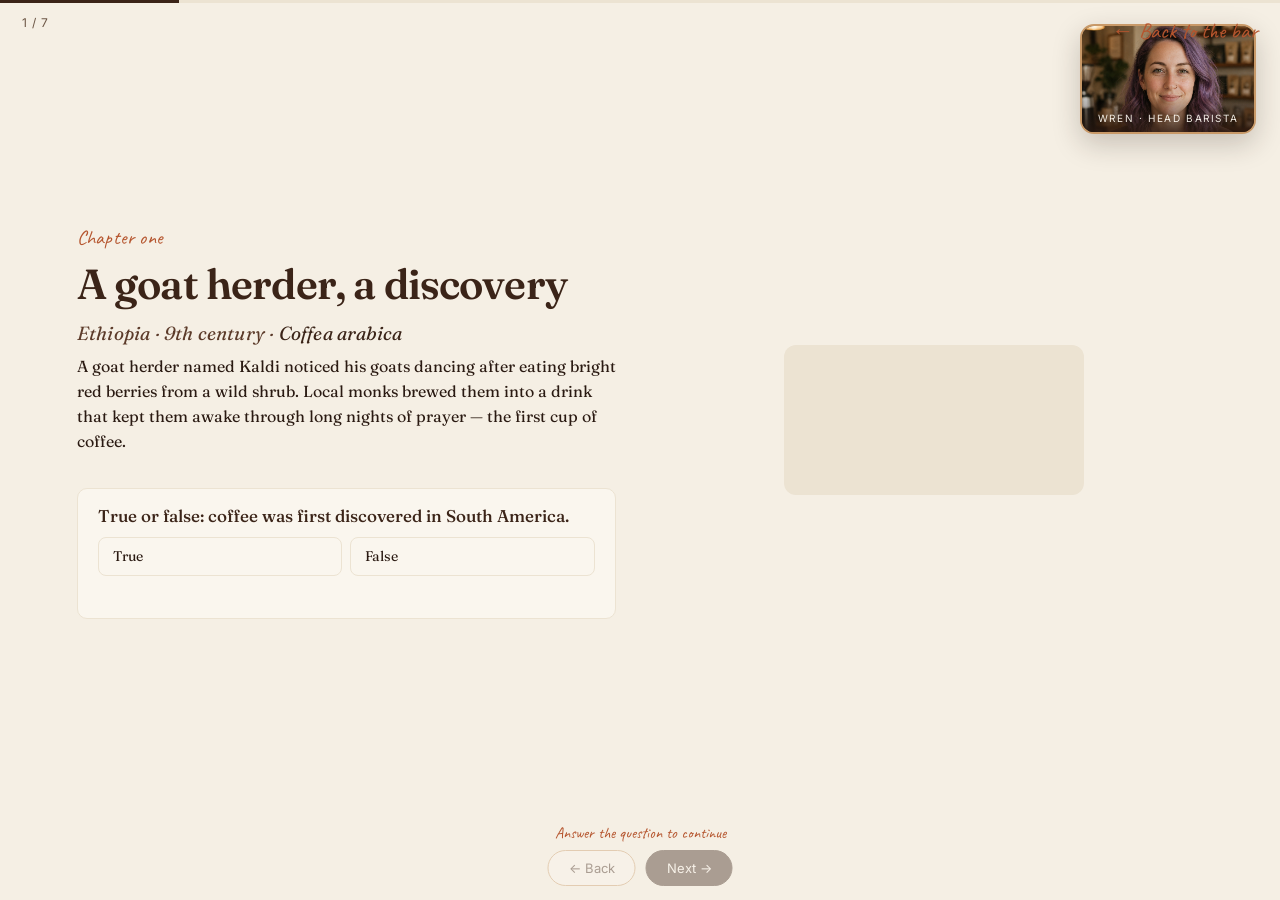
==== course.html @ 502c55f3 "Add Barista Bar mini-game as primary landing page Builds a 5-customer shift game where the player pi" ====
<!DOCTYPE html>
<html lang="en">
<head>
  <meta charset="UTF-8" />
  <meta name="viewport" content="width=device-width, initial-scale=1.0" />
  <title>Brew — A journey from bean to cup</title>
  <link rel="preconnect" href="https://fonts.googleapis.com" />
  <link rel="preconnect" href="https://fonts.gstatic.com" crossorigin />
  <link href="https://fonts.googleapis.com/css2?family=Fraunces:opsz,wght@9..144,400;9..144,500;9..144,600;9..144,700&family=Caveat:wght@400;600&family=Inter:wght@400;500&display=swap" rel="stylesheet" />
  <link rel="stylesheet" href="styles.css" />
</head>
<body>

  <!-- Progress bar -->
  <div class="progress-bar">
    <div class="progress-fill" id="progressFill"></div>
  </div>

  <!-- Screen counter -->
  <div class="screen-counter">
    <span id="currentScreen">1</span> / <span id="totalScreens">7</span>
  </div>

  <!-- Back to the bar -->
  <a class="back-to-bar" href="index.html">← Back to the bar</a>

  <main id="game">

    <!-- ========== SCREEN 1: ORIGIN ========== -->
    <section class="screen active" data-screen="1" data-narrated="true">
      <div class="screen-inner screen-origin">
        <div class="left-stack">
          <div class="content-block">
            <p class="eyebrow">Chapter one</p>
            <h1 class="display">A goat herder, a discovery</h1>
            <p class="helper-text">Ethiopia · 9th century · <em>Coffea arabica</em></p>
            <p class="body">
              A goat herder named Kaldi noticed his goats dancing after eating bright
              red berries from a wild shrub. Local monks brewed them into a drink that
              kept them awake through long nights of prayer — the first cup of coffee.
            </p>
          </div>

          <!-- Knowledge Check 1 — True/False -->
          <div class="knowledge-check" data-check="1" data-type="tf">
            <p class="check-question">True or false: coffee was first discovered in South America.</p>
            <div class="check-options tf-options">
              <button class="option" data-correct="false">True</button>
              <button class="option" data-correct="true">False</button>
            </div>
            <div class="check-feedback" id="feedback-1"></div>
          </div>
        </div>
        <div class="illustration-block">
          <video
            class="origin-video"
            src="media/01-origin.mp4"
            autoplay
            loop
            muted
            playsinline
            aria-label="Kaldi and the dancing goats"
          ></video>
        </div>
      </div>
    </section>

    <!-- ========== SCREEN 2: THE SPREAD ========== -->
    <section class="screen" data-screen="2" data-narrated="true">
      <div class="screen-inner screen-spread">
        <div class="content-block">
          <p class="eyebrow">Chapter two</p>
          <h1 class="display">Coffee finds the world</h1>
          <p class="helper-text">From Ethiopia to the Americas — by way of the great trade routes.</p>
          <p class="body">
            Coffee crossed the Red Sea to Yemen, where Sufi mystics brewed it for
            late-night devotion. From there it spread through Cairo, Istanbul, and into
            Europe — and by the 1700s, coffeehouses were called <em>"penny universities"</em>.
          </p>
          <p class="helper-text-sub">Yemen · Istanbul · Venice · Vienna · Amsterdam</p>
        </div>
        <div class="map-block">
          <div class="map-container" id="map">
            <svg viewBox="0 0 600 400" id="mapSvg" xmlns="http://www.w3.org/2000/svg" preserveAspectRatio="xMidYMid meet">
              <!-- Hand-drawn world map artwork (raster) -->
              <image href="assets/map.png" x="0" y="0" width="600" height="400" preserveAspectRatio="xMidYMid meet" />

              <!-- Animated path of coffee's journey: Ethiopia → Yemen → Istanbul → Venice → Amsterdam → Americas → South America -->
              <path id="journeyPath"
                    d="M365,270 Q382,248 390,220 Q375,205 350,190 Q325,180 300,170 Q295,158 285,145 Q210,140 130,150 Q150,225 165,288"
                    class="journey-path" />

              <!-- Stops -->
              <g class="stop" data-label="Ethiopia · ~800 CE"
                 transform="translate(365,270)"><circle r="7"/></g>
              <g class="stop" data-label="Yemen · 1430s"
                 transform="translate(390,220)"><circle r="7"/></g>
              <g class="stop" data-label="Istanbul · 1550s"
                 transform="translate(350,190)"><circle r="7"/></g>
              <g class="stop" data-label="Venice · 1615"
                 transform="translate(300,170)"><circle r="7"/></g>
              <g class="stop" data-label="Amsterdam · 1660s"
                 transform="translate(285,145)"><circle r="7"/></g>
              <g class="stop" data-label="To the Americas · 1650s"
                 transform="translate(130,150)"><circle r="7"/></g>
              <g class="stop" data-label="South America · 1720s"
                 transform="translate(165,288)"><circle r="7"/></g>
            </svg>
            <div class="map-label" id="mapLabel">Ethiopia · ~800 CE</div>
          </div>
          <button class="ghost-button" id="replayMap">Replay journey</button>
        </div>

        <!-- Knowledge Check 2 — Matching -->
        <div class="knowledge-check full-row" data-check="2" data-type="matching">
          <p class="check-question">Match each place to its role in coffee's spread.</p>
          <div class="check-matching" id="matching-2"></div>
          <div class="check-feedback" id="feedback-2"></div>
        </div>
      </div>
    </section>

    <!-- ========== SCREEN 3: FIRST WAVE ========== -->
    <section class="screen" data-screen="3" data-narrated="true">
      <div class="screen-inner screen-first-wave">
        <div class="left-stack">
          <div class="content-block">
            <p class="eyebrow">Chapter three · The first wave</p>
            <h1 class="display">Coffee in every cupboard</h1>
            <p class="helper-text">1800s — 1950s</p>
            <p class="body">
              Industrial roasting and vacuum-sealing turn coffee into a packaged good. By
              the post-war boom, tin cans and instant crystals are fixtures of every
              American kitchen, office, and diner — built for scale, shelf life, and
              consistency. Coffee is <em>everywhere</em> and <em>daily fuel</em>:
              ubiquitous, dependable, never the point.
            </p>
            <p class="helper-text-sub">Convenience · Consistency · Scale</p>
            <p class="helper-text-brands">Folgers &middot; Maxwell House &middot; Nescafé</p>
          </div>

          <!-- Knowledge Check 3 — MCQ -->
          <div class="knowledge-check" data-check="3" data-type="mcq">
            <p class="check-question">What best describes the first wave of coffee?</p>
            <div class="check-options">
              <button class="option" data-correct="false">Single-origin beans roasted by small craft roasters</button>
              <button class="option" data-correct="true">Mass-produced, shelf-stable coffee built for convenience</button>
              <button class="option" data-correct="false">Espresso-based drinks served in coffeehouse chains</button>
              <button class="option" data-correct="false">Direct-trade beans with traceable farm origins</button>
            </div>
            <div class="check-feedback" id="feedback-3"></div>
          </div>
        </div>
        <div class="illustration-block">
          <img
            class="screen-image"
            src="media/03-first-wave.png"
            alt="A mid-century kitchen scene with a tin of premium all-purpose coffee, a percolator, and a mug of black coffee."
          />
        </div>
      </div>
    </section>

    <!-- ========== SCREEN 4: SECOND WAVE ========== -->
    <section class="screen" data-screen="4" data-narrated="true">
      <div class="screen-inner screen-second-wave">
        <div class="left-stack">
          <div class="content-block">
            <p class="eyebrow">Chapter four · The second wave</p>
            <h1 class="display">Coffee becomes an experience</h1>
            <p class="helper-text">1970s — 1990s</p>
            <p class="body">
              A backlash against bland supermarket coffee. Specialty roasters in
              <em>Berkeley</em> (Peet's, 1966) and <em>Seattle</em> (Starbucks, 1971)
              introduce espresso drinks and a vocabulary to match — lattes, cappuccinos,
              mochas, ordered like cocktails. The café becomes a <em>"third place"</em>
              between home and work, and coffee becomes a lifestyle defined by ritual,
              branding, and dark roast.
            </p>
            <p class="helper-text-sub">Latte · Cappuccino · Mocha · "Third place"</p>
            <p class="helper-text-brands">Peet's &middot; Starbucks</p>
          </div>

          <!-- Knowledge Check 4 — MCQ -->
          <div class="knowledge-check" data-check="4" data-type="mcq">
            <p class="check-question">Which best captures the second wave of coffee?</p>
            <div class="check-options">
              <button class="option" data-correct="false">Single-origin beans with terroir-focused tasting notes</button>
              <button class="option" data-correct="false">Vacuum-sealed cans of pre-ground coffee for the kitchen</button>
              <button class="option" data-correct="true">Espresso drinks and the café as a "third place" destination</button>
              <button class="option" data-correct="false">Direct-trade relationships with named farmers</button>
            </div>
            <div class="check-feedback" id="feedback-4"></div>
          </div>
        </div>
        <div class="illustration-block">
          <img
            class="screen-image"
            src="media/04-second-wave.png"
            alt="A specialty café counter with a La Marzocco espresso machine, two latte glasses with rosetta art, and a chalkboard listing latte, cappuccino, and mocha."
          />
        </div>
      </div>
    </section>

    <!-- ========== SCREEN 5: THIRD WAVE ========== -->
    <section class="screen" data-screen="5" data-narrated="true">
      <div class="screen-inner screen-third-wave">
        <div class="left-stack">
          <div class="content-block">
            <p class="eyebrow">Chapter five · The third wave</p>
            <h1 class="display">Coffee as craft</h1>
            <p class="helper-text">2000s — today</p>
            <p class="body">
              Roasters like <em>Stumptown</em> (Portland), <em>Intelligentsia</em>
              (Chicago), and <em>Counter Culture</em> (Durham) treat coffee like wine —
              with attention to <em>origin, farmer, varietal, and process</em>. Light
              roasts replace dark to preserve the bean's character. Single-origin replaces
              blends, and bags now read like tasting menus: farm name, elevation,
              processing method, and flavor notes — blueberry, jasmine, stone fruit.
              Direct-trade relationships put the farmer back on the label.
            </p>
            <p class="helper-text-sub">Origin · Farmer · Process · Terroir</p>
            <p class="helper-text-brands">Stumptown &middot; Intelligentsia &middot; Counter Culture</p>
          </div>

          <!-- Knowledge Check 5 — MCQ -->
          <div class="knowledge-check" data-check="5" data-type="mcq">
            <p class="check-question">Which of these would you most likely find in a third-wave café?</p>
            <div class="check-options">
              <button class="option" data-correct="false">A can of pre-ground dark roast on a grocery shelf</button>
              <button class="option" data-correct="false">A 24-oz caramel mocha with extra whipped cream</button>
              <button class="option" data-correct="true">A pour-over of a single-origin Ethiopian Yirgacheffe with tasting notes on the bag</button>
              <button class="option" data-correct="false">An instant coffee packet labeled "100% pure"</button>
            </div>
            <div class="check-feedback" id="feedback-5"></div>
          </div>
        </div>
        <div class="illustration-block">
          <img
            class="screen-image"
            src="media/05-third-wave.png"
            alt="A barista pours water from a gooseneck kettle over a Hario V60 pour-over onto a scale, beside a bag of single-origin Ethiopia Yirgacheffe with tasting notes of blueberry, jasmine, and stone fruit."
          />
        </div>
      </div>
    </section>

    <!-- ========== SCREEN 6: BREW LAB ========== -->
    <section class="screen" data-screen="6">
      <div class="screen-inner screen-brew-lab">
        <div class="lab-intro">
          <div class="content-block">
            <p class="eyebrow">Chapter six · The brew lab</p>
            <h1 class="display">Build your cup</h1>
            <p class="body small">
              Pick an origin, roast, grind, and method. See how the variables shape your cup.
            </p>
          </div>
          <img
            class="methods-image"
            src="media/06-brew-methods.png"
            alt="Illustration comparing four brew methods side by side: espresso machine, pour-over (Hario V60), French press, and AeroPress."
          />
        </div>

        <div class="brew-lab">
          <div class="lab-controls">
            <div class="lab-row">
              <label>Origin</label>
              <div class="chip-group" data-control="origin">
                <button class="chip active" data-value="ethiopia">Ethiopia</button>
                <button class="chip" data-value="brazil">Brazil</button>
                <button class="chip" data-value="colombia">Colombia</button>
                <button class="chip" data-value="sumatra">Sumatra</button>
              </div>
            </div>

            <div class="lab-row">
              <label>Roast</label>
              <div class="chip-group" data-control="roast">
                <button class="chip active" data-value="light">Light</button>
                <button class="chip" data-value="medium">Medium</button>
                <button class="chip" data-value="dark">Dark</button>
              </div>
            </div>

            <div class="lab-row">
              <label>Grind</label>
              <div class="chip-group" data-control="grind">
                <button class="chip" data-value="fine">Fine</button>
                <button class="chip active" data-value="medium">Medium</button>
                <button class="chip" data-value="coarse">Coarse</button>
              </div>
            </div>

            <div class="lab-row">
              <label>Method</label>
              <div class="chip-group" data-control="method">
                <button class="chip" data-value="espresso">Espresso</button>
                <button class="chip active" data-value="pourover">Pour-over</button>
                <button class="chip" data-value="frenchpress">French press</button>
                <button class="chip" data-value="aeropress">AeroPress</button>
              </div>
            </div>
          </div>

          <div class="lab-result" id="labResult">
            <p class="result-label">Your cup</p>
            <h2 class="result-title" id="resultTitle">Bright & floral</h2>
            <p class="result-desc" id="resultDesc">
              A delicate cup with high acidity, light body, and flavors of citrus,
              jasmine, and stone fruit. The light roast preserves the origin character
              of the Ethiopian beans, and the pour-over method showcases clarity.
            </p>
            <div class="result-bars">
              <div class="bar-row">
                <span class="bar-label">Acidity</span>
                <div class="bar"><div class="bar-fill" id="bar-acidity" style="width: 80%"></div></div>
              </div>
              <div class="bar-row">
                <span class="bar-label">Body</span>
                <div class="bar"><div class="bar-fill" id="bar-body" style="width: 30%"></div></div>
              </div>
              <div class="bar-row">
                <span class="bar-label">Sweetness</span>
                <div class="bar"><div class="bar-fill" id="bar-sweet" style="width: 60%"></div></div>
              </div>
              <div class="bar-row">
                <span class="bar-label">Bitterness</span>
                <div class="bar"><div class="bar-fill" id="bar-bitter" style="width: 25%"></div></div>
              </div>
            </div>
          </div>
        </div>
      </div>
    </section>

    <!-- ========== SCREEN 7: YOUR CUP / TASTING GAME ========== -->
    <section class="screen" data-screen="7">
      <div class="screen-inner screen-your-cup">
        <div class="your-cup-left">
          <div class="content-block">
            <p class="eyebrow">Chapter seven · Your cup</p>
            <h1 class="display">You've completed the journey</h1>
          </div>
          <video
            class="your-cup-video"
            src="media/07-your-cup.mp4"
            autoplay
            loop
            muted
            playsinline
            aria-label="A finished cup of coffee, the end of the journey."
          ></video>
          <p class="body finale-line">Now go drink something good.</p>
          <a class="finale-cta" href="index.html">← Back to the bar — put it into practice</a>
        </div>

        <div class="your-cup-right">
          <div class="tasting-game">
            <p class="game-label">One last thing — match the tasting note to the description</p>
            <div class="match-grid" id="matchGrid">
              <!-- Generated by JS -->
            </div>
            <div class="match-feedback" id="matchFeedback"></div>
          </div>
        </div>
      </div>
    </section>

  </main>

  <!-- Avatar picture-in-picture (Wren · head barista) -->
  <aside class="avatar-pip" id="avatarPip" aria-label="Head barista narration">
    <div class="avatar-pip-frame">
      <img class="avatar-pip-img" src="media/master-barista.png" alt="Wren, head barista" />
      <span class="avatar-pip-sub">Wren · head barista</span>
    </div>
  </aside>

  <!-- Navigation -->
  <nav class="nav">
    <p class="nav-hint" id="navHint"></p>
    <div class="nav-buttons">
      <button class="nav-button" id="backButton" disabled>← Back</button>
      <button class="nav-button primary" id="nextButton">Next →</button>
    </div>
  </nav>

  <script src="script.js"></script>
</body>
</html>
---- styles.css ----
/* ============================================
   BREW — Stylesheet
   Warm, cozy, hand-drawn editorial feel
   ============================================ */

:root {
  /* Palette */
  --cream: #F5EFE4;
  --cream-light: #FAF6EE;
  --cream-dark: #ECE3D2;
  --espresso: #3B2418;
  --espresso-soft: #5C3B2A;
  --crema: #C89968;
  --crema-light: #E0B987;
  --terracotta: #B5552E;
  --sage: #7A8B6E;
  --ink: #2A1A12;
  --ink-muted: #6B5544;
  --paper: #FAF6EE;

  /* Type */
  --display: 'Fraunces', Georgia, serif;
  --body: 'Fraunces', Georgia, serif;
  --hand: 'Caveat', cursive;
  --ui: 'Inter', system-ui, sans-serif;
}

* {
  box-sizing: border-box;
  margin: 0;
  padding: 0;
}

html, body {
  height: 100%;
  background: var(--cream);
  color: var(--ink);
  font-family: var(--body);
  font-size: 16px;
  line-height: 1.55;
  -webkit-font-smoothing: antialiased;
  overflow: hidden;
}

/* ============================================
   PROGRESS BAR
   ============================================ */
.progress-bar {
  position: fixed;
  top: 0;
  left: 0;
  right: 0;
  height: 3px;
  background: var(--cream-dark);
  z-index: 100;
}

.progress-fill {
  height: 100%;
  background: var(--espresso);
  width: 14%; /* 1/7 starting */
  transition: width 0.6s cubic-bezier(0.65, 0, 0.35, 1);
}

.screen-counter {
  position: fixed;
  top: 14px;
  left: 22px;
  font-family: var(--ui);
  font-size: 12px;
  letter-spacing: 0.08em;
  color: var(--ink-muted);
  z-index: 100;
}

/* ============================================
   SCREEN LAYOUT
   ============================================ */
main {
  height: 100vh;
  width: 100vw;
  position: relative;
  overflow: hidden;
}

.screen {
  position: absolute;
  inset: 0;
  opacity: 0;
  visibility: hidden;
  transition: opacity 0.7s ease;
  overflow: hidden;
  padding: 36px 6vw 96px;
}

.avatar-pip {
  position: fixed;
  right: 24px;
  top: 24px;
  width: 176px;
  height: 110px;
  background: var(--espresso);
  border: 2px solid var(--crema);
  border-radius: 14px;
  box-shadow: 0 10px 28px rgba(43, 26, 18, 0.22);
  z-index: 50;
  pointer-events: none;
  opacity: 0;
  transform: translateY(-8px);
  transition: opacity 0.3s ease, transform 0.3s ease;
}

.avatar-pip.visible {
  opacity: 1;
  transform: translateY(0);
}

.avatar-pip-frame {
  position: absolute;
  inset: 0;
  border-radius: 12px;
  display: flex;
  flex-direction: column;
  align-items: center;
  justify-content: flex-end;
  text-align: center;
  padding: 0;
  overflow: hidden;
  color: var(--cream-light);
}

.avatar-pip-img {
  position: absolute;
  inset: 0;
  width: 100%;
  height: 100%;
  object-fit: cover;
  object-position: center 22%;
}

.avatar-pip-sub {
  position: relative;
  font-family: var(--ui);
  font-size: 10px;
  letter-spacing: 0.16em;
  text-transform: uppercase;
  opacity: 0.95;
  color: var(--cream-light);
  background: linear-gradient(to top, rgba(43,26,18,0.85), rgba(43,26,18,0));
  width: 100%;
  padding: 14px 6px 6px;
  margin: 0;
  z-index: 2;
}

.screen.active {
  opacity: 1;
  visibility: visible;
  z-index: 1;
}

.screen-inner {
  max-width: 1180px;
  margin: 0 auto;
  display: grid;
  grid-template-columns: 1fr 1fr;
  column-gap: 48px;
  row-gap: 16px;
  align-items: center;
  height: calc(100vh - 132px);
}

/* Brew lab and your-cup keep the two-column rhythm */
.screen-brew-lab .screen-inner,
.screen-your-cup .screen-inner {
  grid-template-columns: 1fr 1fr;
  row-gap: 16px;
}

/* ============================================
   TYPOGRAPHY
   ============================================ */
.eyebrow {
  font-family: var(--hand);
  font-size: 20px;
  color: var(--terracotta);
  margin-bottom: 8px;
  letter-spacing: 0.01em;
}

.display {
  font-family: var(--display);
  font-weight: 600;
  font-size: clamp(28px, 3.6vw, 42px);
  line-height: 1.1;
  letter-spacing: -0.02em;
  color: var(--espresso);
  margin-bottom: 14px;
}

.lede {
  font-family: var(--display);
  font-size: 19px;
  font-style: italic;
  color: var(--espresso-soft);
  margin-bottom: 12px;
  line-height: 1.35;
}

.helper-text {
  font-family: var(--display);
  font-style: italic;
  font-size: 19px;
  color: var(--espresso-soft);
  letter-spacing: 0.01em;
  line-height: 1.35;
  margin-bottom: 8px;
}

.helper-text-sub {
  font-family: var(--ui);
  font-size: 13px;
  letter-spacing: 0.12em;
  text-transform: uppercase;
  color: var(--espresso);
  margin-bottom: 4px;
  margin-top: 4px;
}

.helper-text-brands {
  font-family: var(--hand);
  font-size: 20px;
  color: var(--terracotta);
  margin-bottom: 0;
}

.body {
  font-size: 16px;
  line-height: 1.55;
  margin-bottom: 10px;
  color: var(--ink);
}

.body.small {
  font-size: 14px;
}

.body.muted {
  color: var(--ink-muted);
}

em {
  font-style: italic;
  color: var(--espresso);
}

strong {
  font-weight: 600;
  color: var(--espresso);
}

/* ============================================
   ILLUSTRATION BLOCKS
   ============================================ */
.illustration-block {
  display: flex;
  align-items: center;
  justify-content: center;
}

.image-placeholder {
  width: 100%;
  aspect-ratio: 4/3;
  max-height: 42vh;
  background: var(--cream-dark);
  border: 2px dashed var(--crema);
  border-radius: 12px;
  display: flex;
  align-items: center;
  justify-content: center;
  text-align: center;
  padding: 16px;
  font-family: var(--hand);
  font-size: 16px;
  color: var(--espresso-soft);
}

.screen-image {
  width: auto;
  max-width: 100%;
  max-height: 64vh;
  object-fit: contain;
  border-radius: 12px;
  background: var(--cream-dark);
  box-shadow: 0 8px 24px rgba(43, 26, 18, 0.12);
}

.origin-video {
  width: auto;
  max-height: 100%;
  object-fit: contain;
  border-radius: 12px;
  background: var(--cream-dark);
}

.lab-intro {
  display: flex;
  flex-direction: column;
  gap: 16px;
  align-self: center;
}

.methods-image {
  width: 80%;
  object-fit: contain;
  border-radius: 12px;
  background: var(--cream-light);
  box-shadow: 0 6px 18px rgba(43, 26, 18, 0.10);
}

.your-cup-left {
  display: flex;
  flex-direction: column;
  gap: 18px;
  align-self: center;
  align-items: center;
  text-align: center;
}

.your-cup-right {
  display: flex;
  flex-direction: column;
  gap: 12px;
  align-self: center;
}

.your-cup-video {
  width: 80%;
  object-fit: contain;
  border-radius: 12px;
  background: var(--cream-light);
  box-shadow: 0 6px 18px rgba(43, 26, 18, 0.10);
}

/* ============================================
   MAP (Screen 2)
   ============================================ */
.map-block {
  display: flex;
  flex-direction: column;
  align-items: center;
  gap: 16px;
}

.map-container {
  width: 100%;
  aspect-ratio: 3/2;
  background: var(--cream-light);
  border-radius: 12px;
  border: 1px solid var(--cream-dark);
  position: relative;
  overflow: hidden;
}

#mapSvg {
  width: 100%;
  height: 100%;
  display: block;
}

.journey-path {
  fill: none;
  stroke: var(--terracotta);
  stroke-width: 3;
  stroke-linecap: round;
  stroke-linejoin: round;
  filter: drop-shadow(0 1px 1px rgba(59, 36, 24, 0.25));
  /* dasharray + dashoffset are set by JS so each leg can be drawn in
     time with its destination dot popping in. */
}

.stop circle {
  fill: var(--terracotta);
  stroke: var(--cream-light);
  stroke-width: 2;
  opacity: 0;
  /* fill-box anchors transform-origin to the circle's own bounding box,
     so scale grows out of the dot's center instead of the SVG origin */
  transform-box: fill-box;
  transform-origin: center;
}

.stop.show circle {
  animation: popIn 0.5s cubic-bezier(0.34, 1.56, 0.64, 1) forwards;
}

.stop.active circle {
  animation: popIn 0.5s cubic-bezier(0.34, 1.56, 0.64, 1) forwards,
             pulse 1.6s ease-in-out 0.5s infinite;
}

@keyframes popIn {
  0%   { opacity: 0; transform: scale(0); }
  60%  { transform: scale(1.5); }
  100% { opacity: 1; transform: scale(1); }
}

@keyframes pulse {
  0%, 100% { filter: drop-shadow(0 0 0 rgba(181, 85, 46, 0)); }
  50%      { filter: drop-shadow(0 0 6px rgba(181, 85, 46, 0.9)); }
}

.map-label {
  position: absolute;
  bottom: 16px;
  left: 50%;
  transform: translateX(-50%);
  font-family: var(--hand);
  font-size: 24px;
  color: var(--terracotta);
  background: var(--cream-light);
  padding: 4px 16px;
  border-radius: 20px;
  border: 1px solid var(--crema);
}

/* ============================================
   KNOWLEDGE CHECKS
   ============================================ */
.knowledge-check {
  background: var(--cream-light);
  border: 1px solid var(--cream-dark);
  border-radius: 10px;
  padding: 16px 20px;
  margin-top: 8px;
}

.knowledge-check.full-row {
  grid-column: 1 / -1;
  margin-top: 8px;
}

.check-matching {
  display: grid;
  grid-template-columns: 1fr 1fr;
  gap: 8px;
}

.check-matching .match-item {
  padding: 8px 12px;
  font-size: 13px;
  line-height: 1.35;
}

.left-stack {
  display: flex;
  flex-direction: column;
  gap: 16px;
  align-self: center;
}

.check-question {
  font-family: var(--display);
  font-size: 17px;
  font-weight: 500;
  color: var(--espresso);
  margin-bottom: 10px;
  line-height: 1.3;
}

.check-options {
  display: flex;
  flex-direction: column;
  gap: 6px;
}

.check-options.tf-options {
  display: grid;
  grid-template-columns: 1fr 1fr;
  gap: 8px;
}

.option {
  background: var(--paper);
  border: 1px solid var(--cream-dark);
  border-radius: 8px;
  padding: 9px 14px;
  text-align: left;
  font-family: var(--body);
  font-size: 14px;
  line-height: 1.35;
  color: var(--ink);
  cursor: pointer;
  transition: all 0.2s ease;
}

.option:hover:not(:disabled) {
  border-color: var(--crema);
  background: var(--cream);
}

.option.correct {
  background: #E8EFE0;
  border-color: var(--sage);
  color: var(--espresso);
}

.option.incorrect {
  background: #F5E1D7;
  border-color: var(--terracotta);
  color: var(--espresso);
}

.option:disabled {
  cursor: default;
  opacity: 0.6;
}

.option.correct:disabled,
.option.incorrect:disabled {
  opacity: 1;
}

.check-feedback {
  margin-top: 8px;
  font-family: var(--display);
  font-style: italic;
  font-size: 14px;
  line-height: 1.35;
  color: var(--espresso-soft);
  min-height: 18px;
}

/* ============================================
   BREW LAB
   ============================================ */
.brew-lab {
  display: grid;
  grid-template-columns: 1fr 1fr;
  gap: 28px;
  margin-top: 0;
  align-self: center;
}

.lab-controls {
  display: flex;
  flex-direction: column;
  gap: 14px;
}

.lab-row {
  display: flex;
  flex-direction: column;
  gap: 6px;
}

.lab-row label {
  font-family: var(--hand);
  font-size: 18px;
  color: var(--espresso);
}

.chip-group {
  display: flex;
  flex-wrap: wrap;
  gap: 8px;
}

.chip {
  background: transparent;
  border: 1px solid var(--crema);
  border-radius: 20px;
  padding: 6px 13px;
  font-family: var(--ui);
  font-size: 13px;
  color: var(--espresso-soft);
  cursor: pointer;
  transition: all 0.2s ease;
}

.chip:hover {
  background: var(--cream-light);
}

.chip.active {
  background: var(--espresso);
  color: var(--cream-light);
  border-color: var(--espresso);
}

.lab-result {
  background: var(--cream-light);
  border: 1px solid var(--cream-dark);
  border-radius: 12px;
  padding: 18px 20px;
}

.result-label {
  font-family: var(--hand);
  font-size: 18px;
  color: var(--terracotta);
  margin-bottom: 4px;
}

.result-title {
  font-family: var(--display);
  font-weight: 600;
  font-size: 24px;
  color: var(--espresso);
  margin-bottom: 8px;
  line-height: 1.1;
}

.result-desc {
  font-size: 14px;
  line-height: 1.5;
  margin-bottom: 14px;
  color: var(--ink);
  min-height: 64px;
}

.result-bars {
  display: flex;
  flex-direction: column;
  gap: 7px;
}

.bar-row {
  display: grid;
  grid-template-columns: 100px 1fr;
  gap: 12px;
  align-items: center;
}

.bar-label {
  font-family: var(--ui);
  font-size: 13px;
  color: var(--ink-muted);
}

.bar {
  height: 8px;
  background: var(--cream-dark);
  border-radius: 4px;
  overflow: hidden;
}

.bar-fill {
  height: 100%;
  background: var(--crema);
  transition: width 0.5s ease;
}

/* ============================================
   TASTING GAME (Screen 7)
   ============================================ */
.tasting-game {
  background: var(--cream-light);
  border: 1px solid var(--cream-dark);
  border-radius: 12px;
  padding: 18px 24px;
  margin: 8px 0;
}

.game-label {
  font-family: var(--hand);
  font-size: 19px;
  color: var(--terracotta);
  margin-bottom: 12px;
  text-align: center;
}

.match-grid {
  display: grid;
  grid-template-columns: 1fr 1fr;
  gap: 8px;
  max-width: 720px;
  margin: 0 auto;
}

.match-item {
  background: var(--paper);
  border: 1px solid var(--cream-dark);
  border-radius: 8px;
  padding: 9px 14px;
  font-size: 14px;
  line-height: 1.35;
  cursor: pointer;
  transition: all 0.2s ease;
  text-align: left;
}

.match-item:hover {
  border-color: var(--crema);
}

.match-item.selected {
  background: var(--espresso);
  color: var(--cream-light);
  border-color: var(--espresso);
}

.match-item.matched {
  background: #E8EFE0;
  border-color: var(--sage);
  color: var(--espresso);
  cursor: default;
  opacity: 0.85;
}

.match-item.term {
  font-family: var(--display);
  font-style: italic;
  font-weight: 500;
}

.match-feedback {
  text-align: center;
  margin-top: 10px;
  font-family: var(--display);
  font-style: italic;
  font-size: 14px;
  color: var(--espresso-soft);
  min-height: 20px;
}

.finale {
  text-align: center;
  margin-top: 8px;
}

.finale-line {
  font-family: var(--hand);
  font-size: 26px;
  color: var(--terracotta);
  margin: 8px 0;
}

/* ============================================
   NAVIGATION
   ============================================ */
.nav {
  position: fixed;
  bottom: 14px;
  left: 50%;
  transform: translateX(-50%);
  display: flex;
  flex-direction: column;
  align-items: center;
  gap: 4px;
  z-index: 100;
}

.nav-buttons {
  display: flex;
  gap: 10px;
}

.nav-hint {
  font-family: var(--hand);
  font-size: 16px;
  color: var(--terracotta);
  min-height: 18px;
  margin: 0;
  text-align: center;
}

.nav-button {
  background: var(--paper);
  border: 1px solid var(--crema);
  border-radius: 22px;
  padding: 9px 20px;
  font-family: var(--ui);
  font-size: 13px;
  color: var(--espresso);
  cursor: pointer;
  transition: all 0.2s ease;
}

.nav-button:hover:not(:disabled) {
  background: var(--cream);
  border-color: var(--espresso);
}

.nav-button:disabled {
  opacity: 0.4;
  cursor: not-allowed;
}

.nav-button.primary {
  background: var(--espresso);
  color: var(--cream-light);
  border-color: var(--espresso);
}

.nav-button.primary:hover {
  background: var(--ink);
}

.ghost-button {
  background: transparent;
  border: 1px solid var(--crema);
  border-radius: 20px;
  padding: 8px 16px;
  font-family: var(--ui);
  font-size: 13px;
  color: var(--espresso-soft);
  cursor: pointer;
  transition: all 0.2s ease;
}

.ghost-button:hover {
  background: var(--cream-light);
}

.primary-button {
  background: var(--espresso);
  color: var(--cream-light);
  border: none;
  border-radius: 22px;
  padding: 10px 22px;
  font-family: var(--ui);
  font-size: 13px;
  cursor: pointer;
  margin-top: 6px;
  transition: all 0.2s ease;
}

.primary-button:hover {
  background: var(--ink);
}

/* ============================================
   RESPONSIVE
   ============================================ */
@media (max-width: 800px) {
  .screen {
    padding: 50px 6vw 100px;
  }
  .screen-inner,
  .screen-brew-lab .screen-inner,
  .screen-your-cup .screen-inner {
    grid-template-columns: 1fr;
    gap: 32px;
  }
  .brew-lab {
    grid-template-columns: 1fr;
    gap: 24px;
  }
  .match-grid {
    grid-template-columns: 1fr;
  }
  .display {
    font-size: 36px;
  }
}

/* ============================================
   BACK-TO-BAR (course → game)
   ============================================ */
.back-to-bar {
  position: fixed;
  top: 14px;
  right: 22px;
  z-index: 100;
  font-family: var(--hand);
  font-size: 22px;
  color: var(--terracotta);
  text-decoration: none;
  border-bottom: 2px solid transparent;
  transition: border-color 200ms;
}
.back-to-bar:hover { border-bottom-color: var(--terracotta); }

.finale-cta {
  display: inline-block;
  margin-top: 12px;
  font-family: var(--ui);
  font-size: 14px;
  letter-spacing: 0.4px;
  color: var(--cream-light);
  background: var(--espresso);
  border: 1.5px solid var(--espresso);
  padding: 10px 22px;
  border-radius: 999px;
  text-decoration: none;
  transition: background 180ms, transform 120ms;
}
.finale-cta:hover {
  background: var(--espresso-soft);
  transform: translateY(-1px);
}
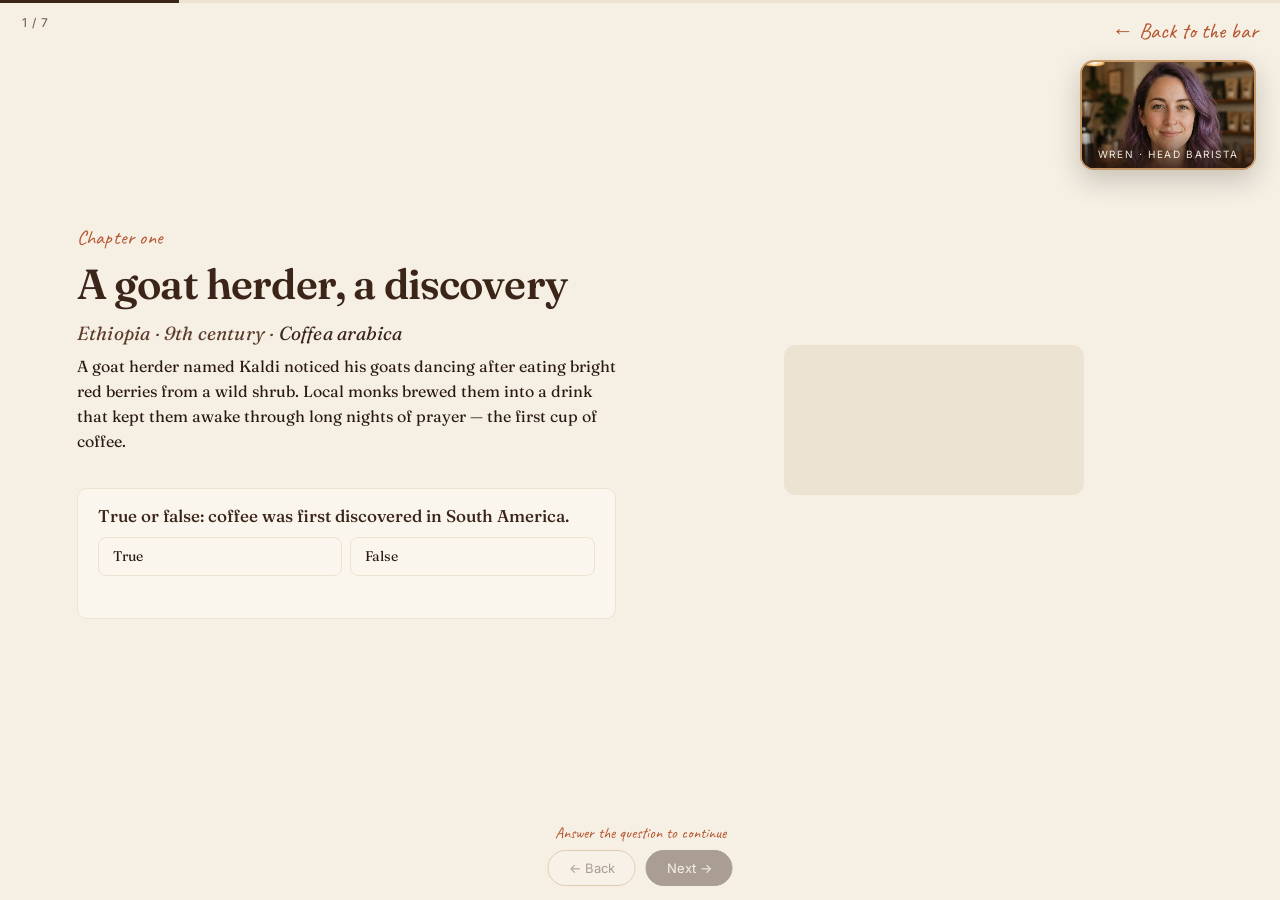
==== commit 9071efdf: "Drop redundant finale CTA — Next button already returns to the bar Co-Authored-By: Claude Opus 4.7 <" ====
--- a/course.html
+++ b/course.html
@@ -354,7 +354,6 @@
             aria-label="A finished cup of coffee, the end of the journey."
           ></video>
           <p class="body finale-line">Now go drink something good.</p>
-          <a class="finale-cta" href="index.html">← Back to the bar — put it into practice</a>
         </div>
 
         <div class="your-cup-right">
--- a/styles.css
+++ b/styles.css
@@ -96,7 +96,7 @@
 .avatar-pip {
   position: fixed;
   right: 24px;
-  top: 24px;
+  top: 60px;
   width: 176px;
   height: 110px;
   background: var(--espresso);
@@ -872,22 +872,3 @@
 }
 .back-to-bar:hover { border-bottom-color: var(--terracotta); }
 
-.finale-cta {
-  display: inline-block;
-  margin-top: 12px;
-  font-family: var(--ui);
-  font-size: 14px;
-  letter-spacing: 0.4px;
-  color: var(--cream-light);
-  background: var(--espresso);
-  border: 1.5px solid var(--espresso);
-  padding: 10px 22px;
-  border-radius: 999px;
-  text-decoration: none;
-  transition: background 180ms, transform 120ms;
-}
-.finale-cta:hover {
-  background: var(--espresso-soft);
-  transform: translateY(-1px);
-}
-
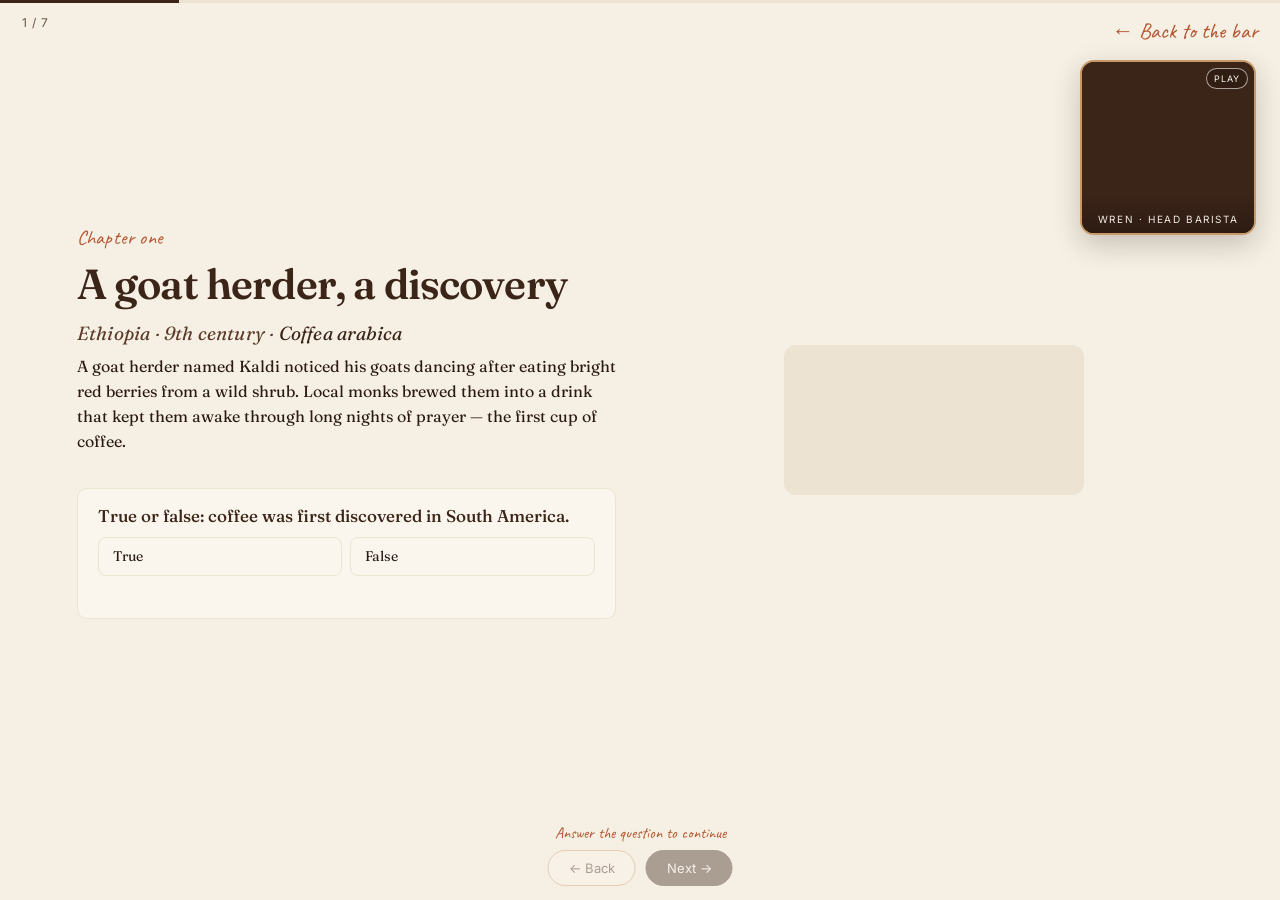
==== commit 9740f495: "Swap avatar PIP image for per-slide narration videos with play/pause Replaces the static head-barist" ====
--- a/course.html
+++ b/course.html
@@ -27,7 +27,7 @@
   <main id="game">
 
     <!-- ========== SCREEN 1: ORIGIN ========== -->
-    <section class="screen active" data-screen="1" data-narrated="true">
+    <section class="screen active" data-screen="1" data-narrated="true" data-avatar="media/avatar-slide-1.mp4">
       <div class="screen-inner screen-origin">
         <div class="left-stack">
           <div class="content-block">
@@ -66,7 +66,7 @@
     </section>
 
     <!-- ========== SCREEN 2: THE SPREAD ========== -->
-    <section class="screen" data-screen="2" data-narrated="true">
+    <section class="screen" data-screen="2" data-narrated="true" data-avatar="media/avatar-slide-2.mp4">
       <div class="screen-inner screen-spread">
         <div class="content-block">
           <p class="eyebrow">Chapter two</p>
@@ -121,19 +121,20 @@
     </section>
 
     <!-- ========== SCREEN 3: FIRST WAVE ========== -->
-    <section class="screen" data-screen="3" data-narrated="true">
+    <section class="screen" data-screen="3">
       <div class="screen-inner screen-first-wave">
         <div class="left-stack">
           <div class="content-block">
             <p class="eyebrow">Chapter three · The first wave</p>
             <h1 class="display">Coffee in every cupboard</h1>
-            <p class="helper-text">1800s — 1950s</p>
+            <p class="helper-text">Late 1800s — 1950s</p>
             <p class="body">
-              Industrial roasting and vacuum-sealing turn coffee into a packaged good. By
-              the post-war boom, tin cans and instant crystals are fixtures of every
-              American kitchen, office, and diner — built for scale, shelf life, and
-              consistency. Coffee is <em>everywhere</em> and <em>daily fuel</em>:
-              ubiquitous, dependable, never the point.
+              The <em>first wave</em> turns coffee into a <em>commodity</em>. Industrial
+              roasting and vacuum-sealing make it a packaged good; by the post-war boom,
+              tin cans and instant crystals are fixtures of every American kitchen,
+              office, and diner. Folgers, Maxwell House, and Nescafé are built for
+              <em>scale, shelf life, and consistency</em> — coffee as <em>daily fuel</em>,
+              ubiquitous and dependable. Not a craft, not the point: just there.
             </p>
             <p class="helper-text-sub">Convenience · Consistency · Scale</p>
             <p class="helper-text-brands">Folgers &middot; Maxwell House &middot; Nescafé</p>
@@ -162,7 +163,7 @@
     </section>
 
     <!-- ========== SCREEN 4: SECOND WAVE ========== -->
-    <section class="screen" data-screen="4" data-narrated="true">
+    <section class="screen" data-screen="4">
       <div class="screen-inner screen-second-wave">
         <div class="left-stack">
           <div class="content-block">
@@ -170,12 +171,12 @@
             <h1 class="display">Coffee becomes an experience</h1>
             <p class="helper-text">1970s — 1990s</p>
             <p class="body">
-              A backlash against bland supermarket coffee. Specialty roasters in
-              <em>Berkeley</em> (Peet's, 1966) and <em>Seattle</em> (Starbucks, 1971)
-              introduce espresso drinks and a vocabulary to match — lattes, cappuccinos,
-              mochas, ordered like cocktails. The café becomes a <em>"third place"</em>
-              between home and work, and coffee becomes a lifestyle defined by ritual,
-              branding, and dark roast.
+              The <em>second wave</em> is a backlash against bland supermarket coffee.
+              Specialty roasters in <em>Berkeley</em> (Peet's, 1966) and <em>Seattle</em>
+              (Starbucks, 1971) introduce espresso drinks and a vocabulary to match —
+              lattes, cappuccinos, and mochas, ordered like cocktails. The café becomes a
+              <em>"third place"</em> between home and work, and coffee becomes a
+              lifestyle defined by <em>ritual, branding, and dark roast</em>.
             </p>
             <p class="helper-text-sub">Latte · Cappuccino · Mocha · "Third place"</p>
             <p class="helper-text-brands">Peet's &middot; Starbucks</p>
@@ -204,21 +205,22 @@
     </section>
 
     <!-- ========== SCREEN 5: THIRD WAVE ========== -->
-    <section class="screen" data-screen="5" data-narrated="true">
+    <section class="screen" data-screen="5">
       <div class="screen-inner screen-third-wave">
         <div class="left-stack">
           <div class="content-block">
             <p class="eyebrow">Chapter five · The third wave</p>
             <h1 class="display">Coffee as craft</h1>
-            <p class="helper-text">2000s — today</p>
+            <p class="helper-text">Early 2000s — today (where we are now)</p>
             <p class="body">
-              Roasters like <em>Stumptown</em> (Portland), <em>Intelligentsia</em>
-              (Chicago), and <em>Counter Culture</em> (Durham) treat coffee like wine —
-              with attention to <em>origin, farmer, varietal, and process</em>. Light
-              roasts replace dark to preserve the bean's character. Single-origin replaces
-              blends, and bags now read like tasting menus: farm name, elevation,
-              processing method, and flavor notes — blueberry, jasmine, stone fruit.
-              Direct-trade relationships put the farmer back on the label.
+              The <em>third wave</em> treats coffee like wine. Roasters like
+              <em>Stumptown</em> (Portland), <em>Intelligentsia</em> (Chicago), and
+              <em>Counter Culture</em> (Durham) obsess over <em>origin, farmer, varietal,
+              and process</em>. Light roasts replace dark to preserve the bean's
+              character; single-origin replaces blends. Bags now read like tasting menus
+              — farm name, elevation, processing method, and flavor notes such as
+              <em>blueberry, jasmine, and stone fruit</em>. Direct-trade relationships
+              put the farmer back on the label.
             </p>
             <p class="helper-text-sub">Origin · Farmer · Process · Terroir</p>
             <p class="helper-text-brands">Stumptown &middot; Intelligentsia &middot; Counter Culture</p>
@@ -373,7 +375,16 @@
   <!-- Avatar picture-in-picture (Wren · head barista) -->
   <aside class="avatar-pip" id="avatarPip" aria-label="Head barista narration">
     <div class="avatar-pip-frame">
-      <img class="avatar-pip-img" src="media/master-barista.png" alt="Wren, head barista" />
+      <video
+        class="avatar-pip-video"
+        id="avatarPipVideo"
+        playsinline
+        preload="auto"
+        aria-label="Wren, head barista"
+      ></video>
+      <div class="avatar-pip-controls">
+        <button type="button" class="avatar-pip-pill" id="avatarPipPlay" aria-pressed="false" aria-label="Play narration">Play</button>
+      </div>
       <span class="avatar-pip-sub">Wren · head barista</span>
     </div>
   </aside>
--- a/styles.css
+++ b/styles.css
@@ -98,7 +98,7 @@
   right: 24px;
   top: 60px;
   width: 176px;
-  height: 110px;
+  height: 175px;
   background: var(--espresso);
   border: 2px solid var(--crema);
   border-radius: 14px;
@@ -129,13 +129,50 @@
   color: var(--cream-light);
 }
 
-.avatar-pip-img {
+.avatar-pip-img,
+.avatar-pip-video {
   position: absolute;
   inset: 0;
   width: 100%;
   height: 100%;
   object-fit: cover;
-  object-position: center 22%;
+  object-position: center 50%;
+  background: var(--espresso);
+}
+
+.avatar-pip-controls {
+  position: absolute;
+  top: 6px;
+  right: 6px;
+  z-index: 3;
+  display: flex;
+  gap: 4px;
+  pointer-events: auto;
+}
+
+.avatar-pip-pill {
+  border: 1px solid rgba(255, 248, 240, 0.6);
+  background: rgba(43, 26, 18, 0.55);
+  color: var(--cream-light);
+  font-family: var(--ui);
+  font-size: 9px;
+  letter-spacing: 0.12em;
+  text-transform: uppercase;
+  padding: 4px 7px;
+  border-radius: 999px;
+  cursor: pointer;
+  backdrop-filter: blur(2px);
+  transition: background 0.2s ease, border-color 0.2s ease;
+}
+
+.avatar-pip-pill:hover {
+  background: rgba(43, 26, 18, 0.8);
+  border-color: var(--crema);
+}
+
+.avatar-pip-pill[aria-pressed="true"] {
+  background: rgba(43, 26, 18, 0.85);
+  border-color: var(--crema);
 }
 
 .avatar-pip-sub {
